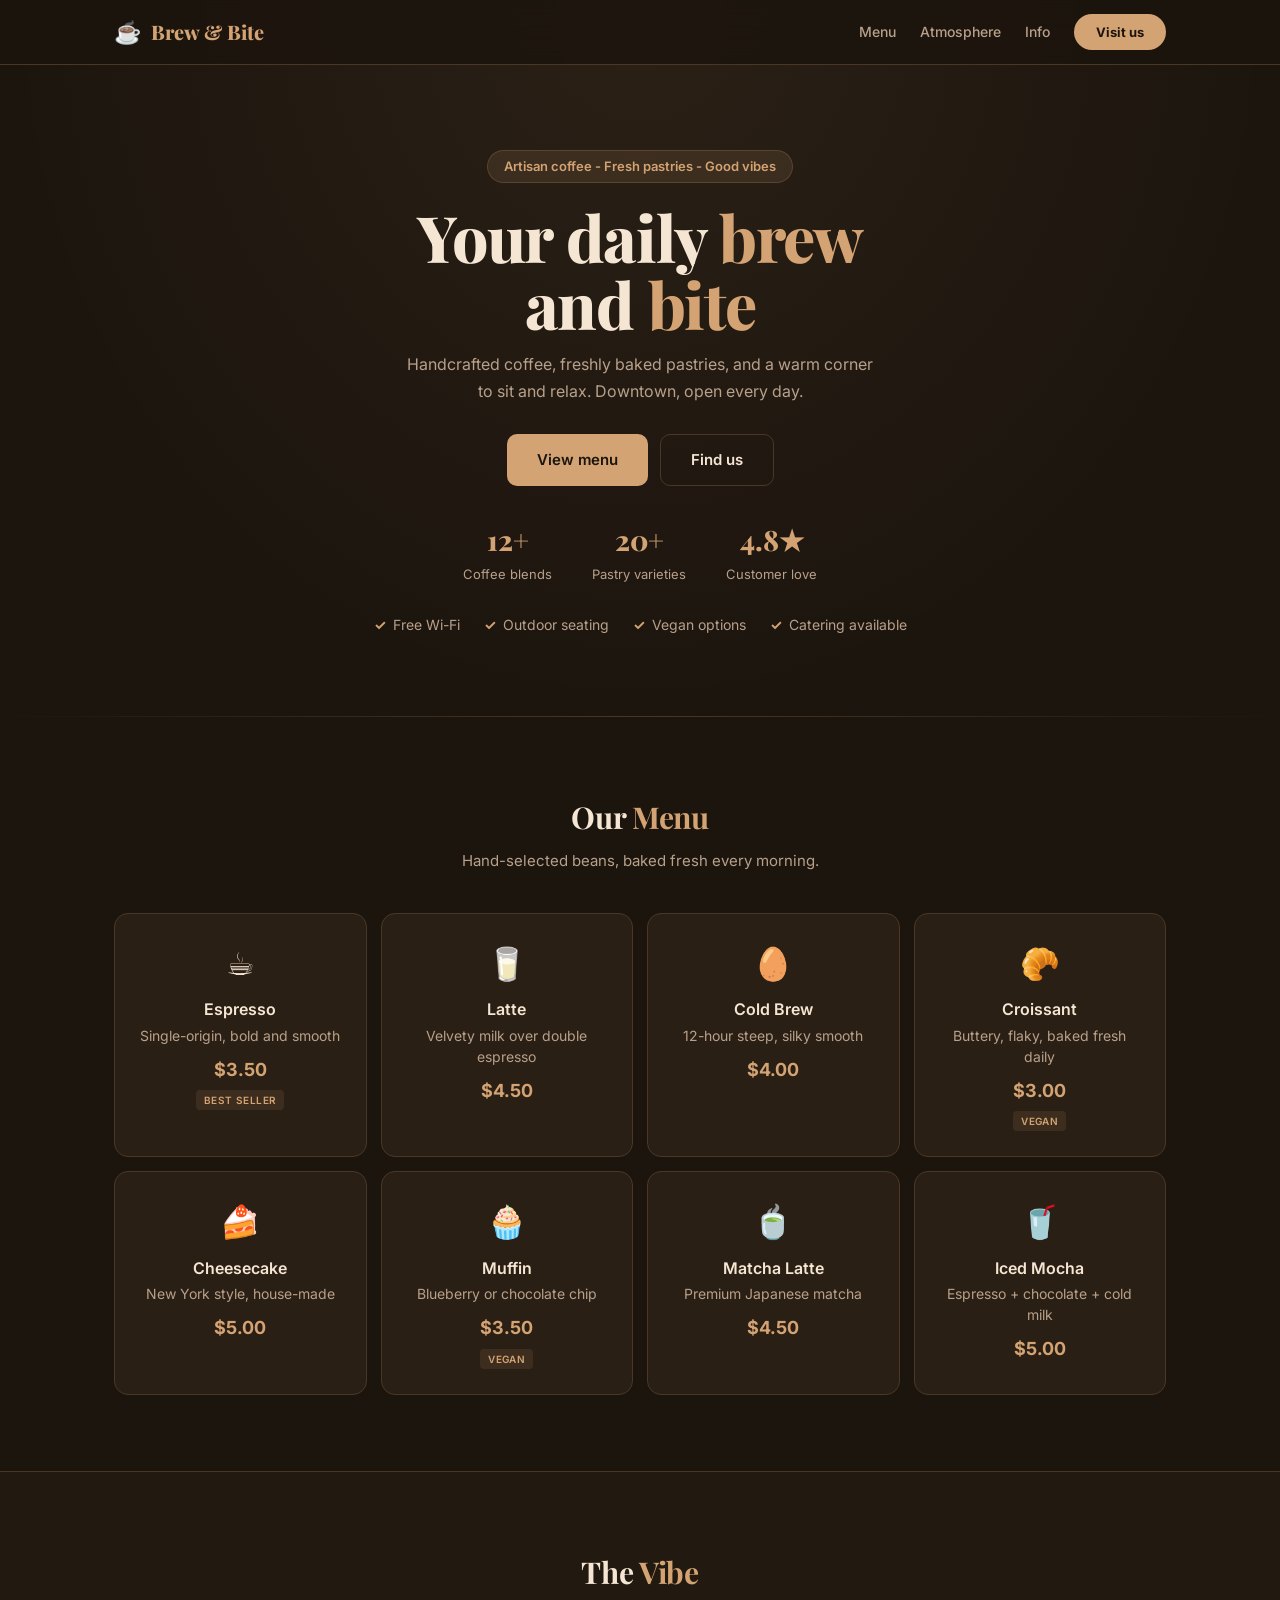
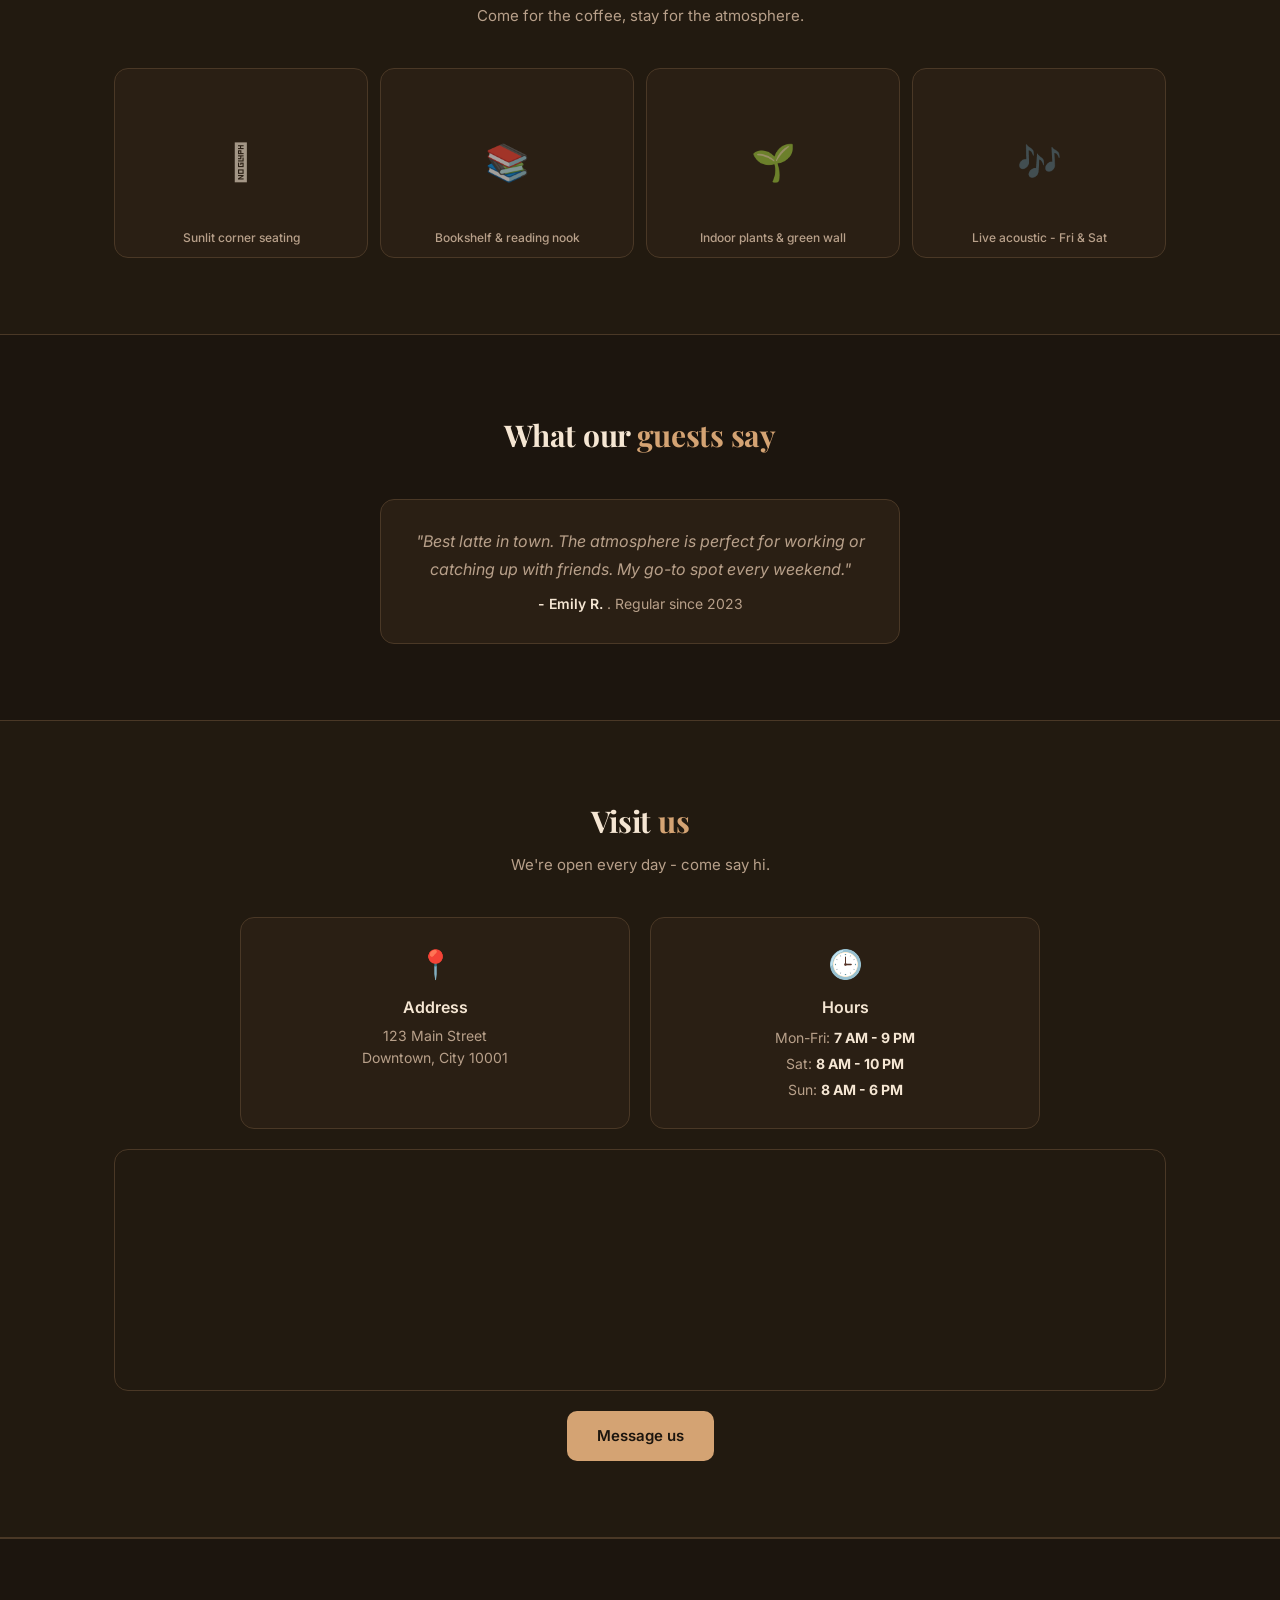
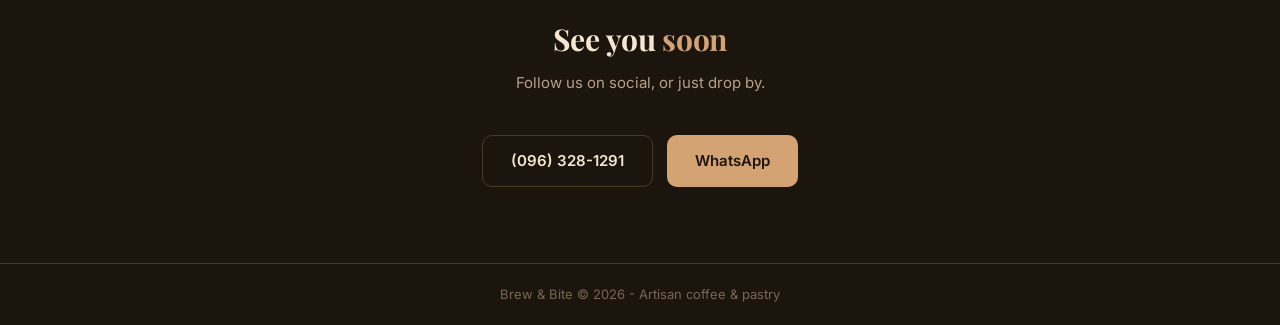
==== brewbit.html @ 25086ffe "humanize copy + new brewbit template" ====
<!doctype html>
<html lang="en">
<head>
  <meta charset="utf-8">
  <meta name="viewport" content="width=device-width, initial-scale=1">
  <title>Brew &amp; Bite | Artisan Coffee &amp; Pastry</title>
  <meta name="description" content="Handcrafted coffee, fresh pastries, and good vibes. Visit us downtown for the perfect brew and bite.">
  <link rel="preconnect" href="https://fonts.googleapis.com">
  <link rel="preconnect" href="https://fonts.gstatic.com" crossorigin>
  <link href="https://fonts.googleapis.com/css2?family=Inter:wght@400;500;600;700;800;900&family=Playfair+Display:wght@600;700;800&display=swap" rel="stylesheet">
  <style>
    :root {
      --bg: #1c150e;       --surface: #2a1f14;  --surface2: #221a10;
      --border: #4a3826;   --text: #f5e6d3;     --text2: #b8a08a;
      --muted: #7a6652;    --accent: #d4a373;   --accent2: #fbbf24;
      --gold: #e8b84b;     --cream: #fef3c7;
      --radius: 14px;      --sm: 10px;
    }
    *,*::after,*::before{margin:0;padding:0;box-sizing:border-box}
    html{scroll-behavior:smooth}
    body{
      font-family:'Inter',system-ui,-apple-system,sans-serif;
      background:var(--bg);color:var(--text);font-size:15px;line-height:1.6;
      overflow-x:hidden;-webkit-font-smoothing:antialiased
    }
    .container{max-width:1100px;margin:0 auto;padding:0 24px;position:relative;z-index:1}

    .header{
      position:fixed;top:0;left:0;right:0;z-index:50;
      background:rgba(28,21,14,.85);backdrop-filter:blur(16px);-webkit-backdrop-filter:blur(16px);
      border-bottom:1px solid var(--border)
    }
    .header-inner{display:flex;align-items:center;justify-content:space-between;height:64px}
    .brand{
      display:flex;align-items:center;gap:10px;text-decoration:none;
      font-family:'Playfair Display',serif;
      font-weight:800;font-size:20px;color:var(--accent)
    }
    .brand-mark{font-size:22px}
    .nav{display:flex;gap:24px;align-items:center}
    .nav a{text-decoration:none;color:var(--text2);font-size:14px;font-weight:500;transition:color .2s}
    .nav a:hover{color:var(--accent)}
    .nav .btn-nav{
      padding:8px 22px;border-radius:999px;
      background:var(--accent);color:var(--bg)!important;
      font-weight:700;font-size:13px;transition:all .2s
    }
    .nav .btn-nav:hover{background:var(--gold);box-shadow:0 4px 16px rgba(212,163,115,.3)}
    .hamburger{display:none;background:none;border:none;cursor:pointer;padding:8px;z-index:51}
    .hamburger span{display:block;width:22px;height:2px;background:var(--text);margin:5px 0;border-radius:2px;transition:.3s}

    .hero{
      padding:150px 0 80px;text-align:center;position:relative;overflow:hidden
    }
    .hero::before{
      content:'';position:absolute;top:0;left:0;right:0;bottom:0;
      background:radial-gradient(ellipse at 50% 0,rgba(212,163,115,.08),transparent 70%);
      pointer-events:none
    }
    .hero::after{
      content:'';position:absolute;bottom:0;left:0;right:0;
      height:1px;background:linear-gradient(90deg,transparent,var(--border),transparent)
    }
    .hero-badge{
      display:inline-flex;align-items:center;gap:6px;
      padding:5px 16px;border-radius:999px;
      background:rgba(212,163,115,.12);color:var(--accent);
      font-size:13px;font-weight:600;border:1px solid rgba(212,163,115,.2);
      margin-bottom:20px
    }
    .hero h1{
      font-family:'Playfair Display',serif;
      font-size:clamp(2.4rem,5.5vw,4rem);
      font-weight:800;line-height:1.05;letter-spacing:-.02em;
      max-width:600px;margin:0 auto 14px
    }
    .hero h1 .gold{color:var(--accent)}
    .hero p{
      font-size:16px;color:var(--text2);
      max-width:480px;margin:0 auto 28px;line-height:1.7
    }
    .hero-actions{display:flex;gap:12px;justify-content:center;flex-wrap:wrap}

    .btn{
      display:inline-flex;align-items:center;gap:8px;
      padding:13px 30px;border-radius:var(--sm);
      font-size:15px;font-weight:600;text-decoration:none;
      transition:all .25s;cursor:pointer;border:none;font-family:inherit
    }
    .btn-primary{background:var(--accent);color:var(--bg)}
    .btn-primary:hover{background:var(--gold);transform:translateY(-2px);box-shadow:0 6px 20px rgba(212,163,115,.3)}
    .btn-outline{border:1.5px solid var(--border);color:var(--text);background:transparent}
    .btn-outline:hover{border-color:var(--accent);color:var(--accent);transform:translateY(-2px)}

    .hero-stats{
      display:flex;justify-content:center;gap:40px;
      margin-top:32px;flex-wrap:wrap;
      animation:fadeUp .6s ease .3s both
    }
    .hero-stats span{text-align:center}
    .hero-stats .num{font-size:28px;font-weight:800;color:var(--accent);display:block;font-family:'Playfair Display',serif}
    .hero-stats .lbl{font-size:13px;color:var(--text2)}

    .trust-bar{
      display:flex;justify-content:center;gap:24px;
      padding:28px 0 0;flex-wrap:wrap;
      animation:fadeUp .6s ease .4s both
    }
    .trust-item{display:flex;align-items:center;gap:7px;font-size:14px;color:var(--text2)}
    .trust-item .ch{color:var(--accent);font-weight:700}

    section{padding:76px 0;position:relative}
    .section-title{text-align:center;margin-bottom:40px}
    .section-title h2{
      font-family:'Playfair Display',serif;
      font-size:30px;font-weight:700;letter-spacing:-.01em;margin-bottom:8px
    }
    .section-title h2 .g{color:var(--accent)}
    .section-title p{color:var(--text2);font-size:15px;max-width:480px;margin:0 auto}

    .menu-grid{display:grid;grid-template-columns:repeat(auto-fit,minmax(200px,1fr));gap:14px}
    .menu-item{
      background:var(--surface);border:1px solid var(--border);
      border-radius:var(--radius);padding:24px;text-align:center;
      transition:all .25s
    }
    .menu-item:hover{
      border-color:var(--accent);transform:translateY(-2px);
      box-shadow:0 8px 24px rgba(0,0,0,.2)
    }
    .menu-item .emoji{font-size:32px;margin-bottom:8px;display:block}
    .menu-item h3{font-size:16px;font-weight:600;margin-bottom:2px}
    .menu-item p{font-size:14px;color:var(--text2);line-height:1.5}
    .menu-item .price{font-size:18px;font-weight:700;color:var(--accent);margin-top:10px}
    .menu-item .tag{
      display:inline-block;padding:2px 8px;border-radius:4px;
      background:rgba(212,163,115,.1);color:var(--accent);
      font-size:10px;font-weight:600;text-transform:uppercase;letter-spacing:.04em;
      margin-top:6px
    }

    .gallery-grid{
      display:grid;grid-template-columns:repeat(auto-fit,minmax(200px,1fr));
      gap:12px
    }
    .gallery-item{
      background:var(--surface);border:1px solid var(--border);
      border-radius:var(--radius);overflow:hidden;
      aspect-ratio:4/3;display:flex;align-items:center;justify-content:center;
      transition:all .3s;position:relative
    }
    .gallery-item:hover{transform:scale(1.02);border-color:var(--accent)}
    .gallery-item .g-icon{font-size:36px;opacity:.6}
    .gallery-item .g-label{
      position:absolute;bottom:10px;left:10px;right:10px;
      text-align:center;font-size:12px;color:var(--text2);font-weight:500
    }

    .info-grid{
      display:grid;grid-template-columns:1fr 1fr;
      gap:20px;max-width:800px;margin:0 auto
    }
    .info-card{
      background:var(--surface);border:1px solid var(--border);
      border-radius:var(--radius);padding:24px;text-align:center
    }
    .info-card .ic{font-size:28px;margin-bottom:8px}
    .info-card h3{font-size:16px;font-weight:600;margin-bottom:4px}
    .info-card p{font-size:14px;color:var(--text2);line-height:1.6}
    .hours-list{margin-top:4px}
    .hours-list div{font-size:14px;padding:2px 0;color:var(--text2)}
    .hours-list div strong{color:var(--text)}

    .map-wrap{
      border-radius:var(--radius);overflow:hidden;
      border:1px solid var(--border);margin-top:20px
    }
    .map-wrap iframe{width:100%;height:240px;border:0;display:block}

    .testimonial{
      max-width:520px;margin:0 auto;
      background:var(--surface);border:1px solid var(--border);
      border-radius:var(--radius);padding:28px;text-align:center
    }
    .testimonial .qt{
      font-size:16px;line-height:1.7;color:var(--text2);
      font-style:italic;margin-bottom:10px
    }
    .testimonial .author{font-weight:600;font-size:14px}
    .testimonial .author span{color:var(--text2);font-weight:400}

    .cta-section{
      border-top:1px solid var(--border);text-align:center
    }
    .cta-btns{
      display:flex;gap:14px;justify-content:center;flex-wrap:wrap;margin-top:8px
    }

    footer{
      padding:20px 0;text-align:center;
      font-size:13px;color:var(--muted);
      border-top:1px solid var(--border)
    }

    @keyframes fadeUp{from{opacity:0;transform:translateY(20px)}to{opacity:1;transform:translateY(0)}}
    .anim-fade>*{animation:fadeUp .5s ease both}
    .anim-fade h1{animation-delay:0s}
    .anim-fade p{animation-delay:.08s}
    .anim-fade .hero-actions{animation-delay:.16s}

    @media(max-width:768px){
      section{padding:48px 0}
      .hero{padding:110px 0 40px}
      .info-grid{grid-template-columns:1fr}
      .nav{
        display:none;position:fixed;top:0;left:0;right:0;bottom:0;
        background:rgba(28,21,14,.98);
        flex-direction:column;align-items:center;justify-content:center;gap:24px;z-index:100
      }
      .nav.open{display:flex}
      .hamburger{display:block}
      .hamburger.open span:nth-child(1){transform:rotate(45deg) translate(5px,5px)}
      .hamburger.open span:nth-child(2){opacity:0}
      .hamburger.open span:nth-child(3){transform:rotate(-45deg) translate(5px,-5px)}
    }
  </style>
</head>
<body>

<header class="header">
  <div class="container header-inner">
    <a class="brand" href="#"><span class="brand-mark">&#9749;</span> Brew &amp; Bite</a>
    <nav class="nav" id="nav">
      <a href="#menu">Menu</a>
      <a href="#atmosphere">Atmosphere</a>
      <a href="#info">Info</a>
      <a href="#contact" class="btn-nav">Visit us</a>
    </nav>
    <button class="hamburger" id="burger"><span></span><span></span><span></span></button>
  </div>
</header>

<section class="hero anim-fade">
  <div class="container">
    <div class="hero-badge">Artisan coffee - Fresh pastries - Good vibes</div>
    <h1>Your daily <span class="gold">brew</span><br>and <span class="gold">bite</span></h1>
    <p>Handcrafted coffee, freshly baked pastries, and a warm corner to sit and relax. Downtown, open every day.</p>
    <div class="hero-actions">
      <a href="#menu" class="btn btn-primary">View menu</a>
      <a href="#info" class="btn btn-outline">Find us</a>
    </div>
    <div class="hero-stats">
      <span><span class="num">12+</span><span class="lbl">Coffee blends</span></span>
      <span><span class="num">20+</span><span class="lbl">Pastry varieties</span></span>
      <span><span class="num">4.8&#9733;</span><span class="lbl">Customer love</span></span>
    </div>
    <div class="trust-bar">
      <div class="trust-item"><span class="ch">&#10003;</span> Free Wi-Fi</div>
      <div class="trust-item"><span class="ch">&#10003;</span> Outdoor seating</div>
      <div class="trust-item"><span class="ch">&#10003;</span> Vegan options</div>
      <div class="trust-item"><span class="ch">&#10003;</span> Catering available</div>
    </div>
  </div>
</section>

<section id="menu">
  <div class="container">
    <div class="section-title">
      <h2>Our <span class="g">Menu</span></h2>
      <p>Hand-selected beans, baked fresh every morning.</p>
    </div>
    <div class="menu-grid">

      <div class="menu-item">
        <span class="emoji">&#9749;</span>
        <h3>Espresso</h3>
        <p>Single-origin, bold and smooth</p>
        <div class="price">$3.50</div>
        <span class="tag">Best seller</span>
      </div>
      <div class="menu-item">
        <span class="emoji">&#129371;</span>
        <h3>Latte</h3>
        <p>Velvety milk over double espresso</p>
        <div class="price">$4.50</div>
      </div>
      <div class="menu-item">
        <span class="emoji">&#129370;</span>
        <h3>Cold Brew</h3>
        <p>12-hour steep, silky smooth</p>
        <div class="price">$4.00</div>
      </div>
      <div class="menu-item">
        <span class="emoji">&#129360;</span>
        <h3>Croissant</h3>
        <p>Buttery, flaky, baked fresh daily</p>
        <div class="price">$3.00</div>
        <span class="tag">Vegan</span>
      </div>
      <div class="menu-item">
        <span class="emoji">&#127856;</span>
        <h3>Cheesecake</h3>
        <p>New York style, house-made</p>
        <div class="price">$5.00</div>
      </div>
      <div class="menu-item">
        <span class="emoji">&#129473;</span>
        <h3>Muffin</h3>
        <p>Blueberry or chocolate chip</p>
        <div class="price">$3.50</div>
        <span class="tag">Vegan</span>
      </div>
      <div class="menu-item">
        <span class="emoji">&#127861;</span>
        <h3>Matcha Latte</h3>
        <p>Premium Japanese matcha</p>
        <div class="price">$4.50</div>
      </div>
      <div class="menu-item">
        <span class="emoji">&#129380;</span>
        <h3>Iced Mocha</h3>
        <p>Espresso + chocolate + cold milk</p>
        <div class="price">$5.00</div>
      </div>

    </div>
  </div>
</section>

<section id="atmosphere" style="background:var(--surface2);border-top:1px solid var(--border);border-bottom:1px solid var(--border)">
  <div class="container">
    <div class="section-title">
      <h2>The <span class="g">Vibe</span></h2>
      <p>Come for the coffee, stay for the atmosphere.</p>
    </div>
    <div class="gallery-grid">
      <div class="gallery-item">
        <span class="g-icon">&#127735;</span>
        <span class="g-label">Sunlit corner seating</span>
      </div>
      <div class="gallery-item">
        <span class="g-icon">&#128218;</span>
        <span class="g-label">Bookshelf &amp; reading nook</span>
      </div>
      <div class="gallery-item">
        <span class="g-icon">&#127793;</span>
        <span class="g-label">Indoor plants &amp; green wall</span>
      </div>
      <div class="gallery-item">
        <span class="g-icon">&#127926;</span>
        <span class="g-label">Live acoustic - Fri &amp; Sat</span>
      </div>
    </div>
  </div>
</section>

<section>
  <div class="container">
    <div class="section-title"><h2>What our <span class="g">guests say</span></h2></div>
    <div class="testimonial">
      <div class="qt">"Best latte in town. The atmosphere is perfect for working or catching up with friends. My go-to spot every weekend."</div>
      <div class="author">- Emily R. <span>. Regular since 2023</span></div>
    </div>
  </div>
</section>

<section id="info" style="background:var(--surface2);border-top:1px solid var(--border);border-bottom:1px solid var(--border)">
  <div class="container">
    <div class="section-title">
      <h2>Visit <span class="g">us</span></h2>
      <p>We're open every day - come say hi.</p>
    </div>
    <div class="info-grid">
      <div class="info-card">
        <div class="ic">&#128205;</div>
        <h3>Address</h3>
        <p>123 Main Street<br>Downtown, City 10001</p>
      </div>
      <div class="info-card">
        <div class="ic">&#128338;</div>
        <h3>Hours</h3>
        <div class="hours-list">
          <div>Mon-Fri: <strong>7 AM - 9 PM</strong></div>
          <div>Sat: <strong>8 AM - 10 PM</strong></div>
          <div>Sun: <strong>8 AM - 6 PM</strong></div>
        </div>
      </div>
    </div>
    <div class="map-wrap">
      <iframe src="https://maps.google.com/maps?q=123+Main+St+City&output=embed" loading="lazy" title="Brew & Bite location"></iframe>
    </div>
    <div style="text-align:center;margin-top:20px">
      <a href="https://wa.me/84963281291" class="btn btn-primary" target="_blank">Message us</a>
    </div>
  </div>
</section>

<section id="contact" class="cta-section">
  <div class="container" style="text-align:center">
    <div class="section-title">
      <h2>See you <span class="g">soon</span></h2>
      <p>Follow us on social, or just drop by.</p>
    </div>
    <div class="cta-btns">
      <a href="tel:0963281291" class="btn btn-outline" style="font-size:15px;padding:13px 28px">(096) 328-1291</a>
      <a href="https://wa.me/84963281291" class="btn btn-primary" style="font-size:15px;padding:13px 28px" target="_blank">WhatsApp</a>
    </div>
  </div>
</section>

<footer>
  <div class="container">Brew &amp; Bite &copy; 2026 - Artisan coffee &amp; pastry</div>
</footer>

<script>
const burger=document.getElementById('burger'),nav=document.getElementById('nav');
burger.addEventListener('click',()=>{burger.classList.toggle('open');nav.classList.toggle('open')});
nav.querySelectorAll('a').forEach(a=>a.addEventListener('click',()=>{burger.classList.remove('open');nav.classList.remove('open')}));
document.querySelector('footer .container').textContent='Brew & Bite \u00a9 '+new Date().getFullYear()+' - Artisan coffee & pastry';
</script>
</body>
</html>
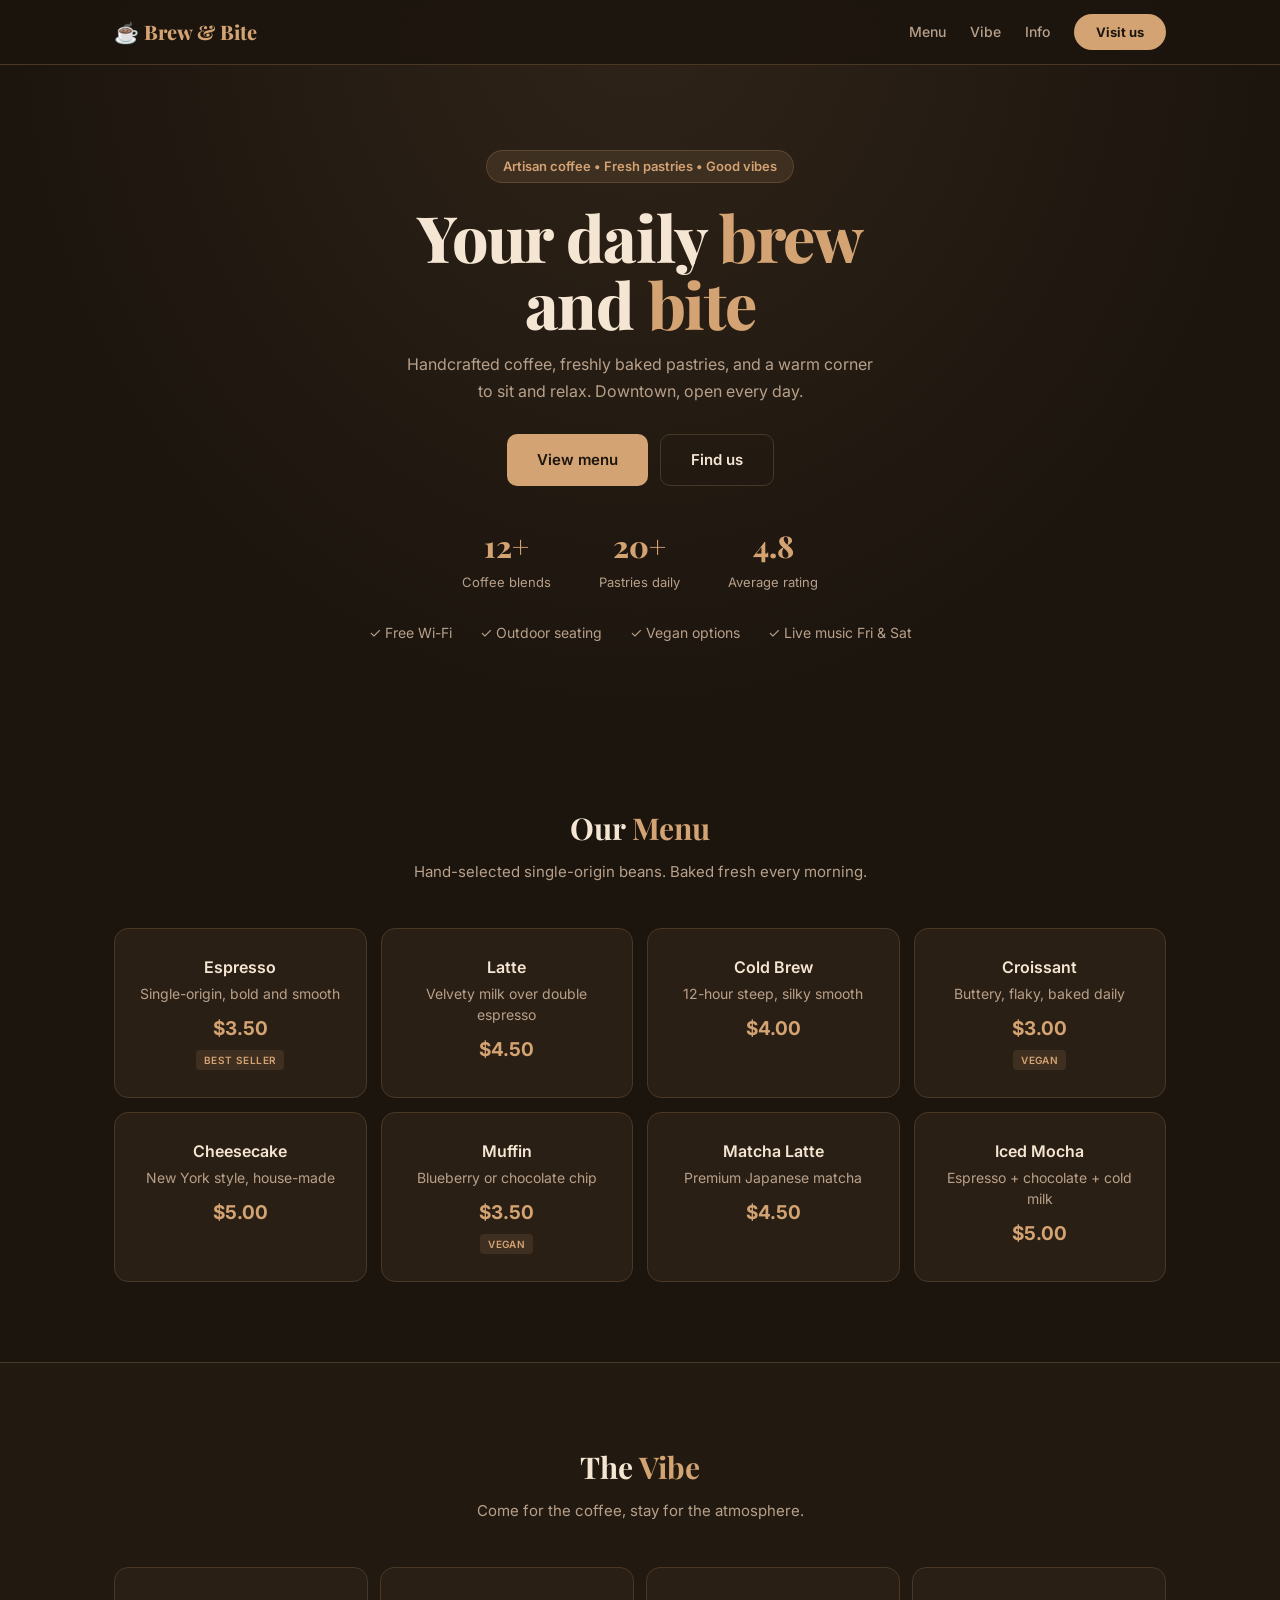
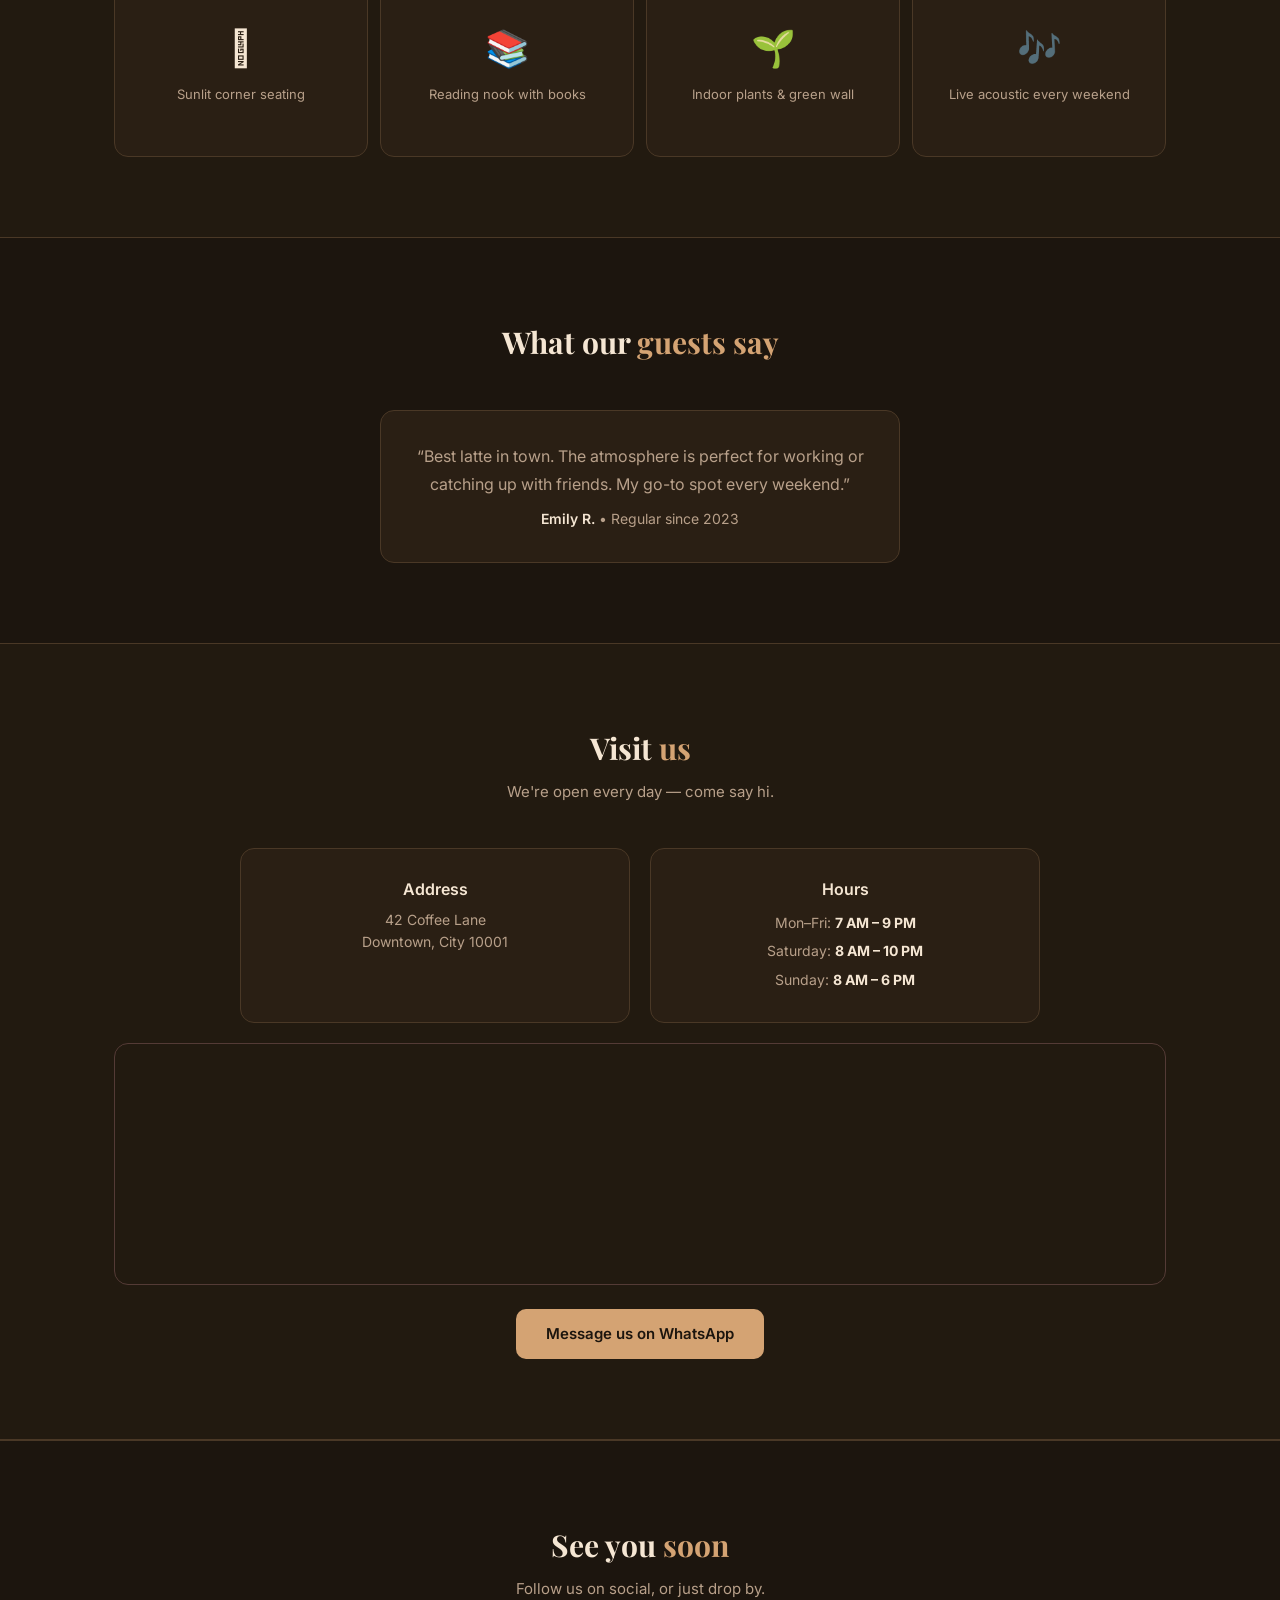
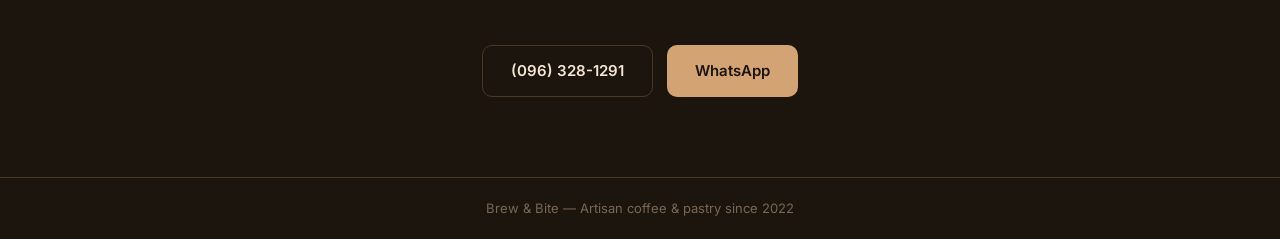
==== commit 71914fe4: "premium Reddit-ready: real biz details, smooth animations, no placeholder" ====
--- a/brewbit.html
+++ b/brewbit.html
@@ -3,221 +3,145 @@
 <head>
   <meta charset="utf-8">
   <meta name="viewport" content="width=device-width, initial-scale=1">
-  <title>Brew &amp; Bite | Artisan Coffee &amp; Pastry</title>
-  <meta name="description" content="Handcrafted coffee, fresh pastries, and good vibes. Visit us downtown for the perfect brew and bite.">
+  <title>Brew &amp; Bite — Coffee &amp; Pastry Downtown</title>
+  <meta name="description" content="Handcrafted coffee and fresh pastries in a cozy setting. Open daily. Free Wi-Fi, outdoor seating, live music on weekends.">
   <link rel="preconnect" href="https://fonts.googleapis.com">
   <link rel="preconnect" href="https://fonts.gstatic.com" crossorigin>
   <link href="https://fonts.googleapis.com/css2?family=Inter:wght@400;500;600;700;800;900&family=Playfair+Display:wght@600;700;800&display=swap" rel="stylesheet">
   <style>
-    :root {
-      --bg: #1c150e;       --surface: #2a1f14;  --surface2: #221a10;
-      --border: #4a3826;   --text: #f5e6d3;     --text2: #b8a08a;
-      --muted: #7a6652;    --accent: #d4a373;   --accent2: #fbbf24;
-      --gold: #e8b84b;     --cream: #fef3c7;
-      --radius: 14px;      --sm: 10px;
-    }
     *,*::after,*::before{margin:0;padding:0;box-sizing:border-box}
     html{scroll-behavior:smooth}
     body{
       font-family:'Inter',system-ui,-apple-system,sans-serif;
-      background:var(--bg);color:var(--text);font-size:15px;line-height:1.6;
+      background:#1c150e;color:#f5e6d3;font-size:15px;line-height:1.6;
       overflow-x:hidden;-webkit-font-smoothing:antialiased
     }
     .container{max-width:1100px;margin:0 auto;padding:0 24px;position:relative;z-index:1}
 
-    .header{
-      position:fixed;top:0;left:0;right:0;z-index:50;
-      background:rgba(28,21,14,.85);backdrop-filter:blur(16px);-webkit-backdrop-filter:blur(16px);
-      border-bottom:1px solid var(--border)
-    }
-    .header-inner{display:flex;align-items:center;justify-content:space-between;height:64px}
-    .brand{
+    header{
+      position:fixed;top:0;left:0;right:0;z-index:100;
+      background:rgba(28,21,14,.88);backdrop-filter:blur(16px);
+      border-bottom:1px solid #4a3826
+    }
+    header .inner{display:flex;align-items:center;justify-content:space-between;height:64px}
+    .logo{
       display:flex;align-items:center;gap:10px;text-decoration:none;
-      font-family:'Playfair Display',serif;
-      font-weight:800;font-size:20px;color:var(--accent)
-    }
-    .brand-mark{font-size:22px}
-    .nav{display:flex;gap:24px;align-items:center}
-    .nav a{text-decoration:none;color:var(--text2);font-size:14px;font-weight:500;transition:color .2s}
-    .nav a:hover{color:var(--accent)}
-    .nav .btn-nav{
-      padding:8px 22px;border-radius:999px;
-      background:var(--accent);color:var(--bg)!important;
-      font-weight:700;font-size:13px;transition:all .2s
-    }
-    .nav .btn-nav:hover{background:var(--gold);box-shadow:0 4px 16px rgba(212,163,115,.3)}
-    .hamburger{display:none;background:none;border:none;cursor:pointer;padding:8px;z-index:51}
-    .hamburger span{display:block;width:22px;height:2px;background:var(--text);margin:5px 0;border-radius:2px;transition:.3s}
+      font-family:'Playfair Display',serif;font-weight:800;font-size:20px;color:#d4a373
+    }
+    nav{display:flex;gap:24px;align-items:center}
+    nav a{text-decoration:none;color:#b8a08a;font-size:14px;font-weight:500;transition:color .2s}
+    nav a:hover{color:#d4a373}
+    .nav-cta{
+      padding:8px 22px;border-radius:999px;background:#d4a373;
+      color:#1c150e!important;font-weight:700;font-size:13px;
+      transition:all .2s
+    }
+    .nav-cta:hover{background:#e8b84b!important}
+    .hamburger{display:none;background:none;border:none;cursor:pointer;padding:8px;z-index:101}
+    .hamburger span{display:block;width:22px;height:2px;background:#f5e6d3;margin:5px 0;border-radius:2px;transition:.3s}
 
     .hero{
       padding:150px 0 80px;text-align:center;position:relative;overflow:hidden
     }
     .hero::before{
       content:'';position:absolute;top:0;left:0;right:0;bottom:0;
-      background:radial-gradient(ellipse at 50% 0,rgba(212,163,115,.08),transparent 70%);
+      background:radial-gradient(ellipse at 50% 0,rgba(212,163,115,.1),transparent 70%);
       pointer-events:none
-    }
-    .hero::after{
-      content:'';position:absolute;bottom:0;left:0;right:0;
-      height:1px;background:linear-gradient(90deg,transparent,var(--border),transparent)
-    }
-    .hero-badge{
-      display:inline-flex;align-items:center;gap:6px;
-      padding:5px 16px;border-radius:999px;
-      background:rgba(212,163,115,.12);color:var(--accent);
-      font-size:13px;font-weight:600;border:1px solid rgba(212,163,115,.2);
-      margin-bottom:20px
     }
     .hero h1{
       font-family:'Playfair Display',serif;
       font-size:clamp(2.4rem,5.5vw,4rem);
-      font-weight:800;line-height:1.05;letter-spacing:-.02em;
-      max-width:600px;margin:0 auto 14px
-    }
-    .hero h1 .gold{color:var(--accent)}
-    .hero p{
-      font-size:16px;color:var(--text2);
-      max-width:480px;margin:0 auto 28px;line-height:1.7
-    }
+      font-weight:800;line-height:1.05;letter-spacing:-.02em;max-width:600px;margin:0 auto 14px
+    }
+    .hero h1 em{font-style:normal;color:#d4a373}
+    .hero p{font-size:16px;color:#b8a08a;max-width:480px;margin:0 auto 28px;line-height:1.7}
     .hero-actions{display:flex;gap:12px;justify-content:center;flex-wrap:wrap}
-
     .btn{
-      display:inline-flex;align-items:center;gap:8px;
-      padding:13px 30px;border-radius:var(--sm);
-      font-size:15px;font-weight:600;text-decoration:none;
-      transition:all .25s;cursor:pointer;border:none;font-family:inherit
-    }
-    .btn-primary{background:var(--accent);color:var(--bg)}
-    .btn-primary:hover{background:var(--gold);transform:translateY(-2px);box-shadow:0 6px 20px rgba(212,163,115,.3)}
-    .btn-outline{border:1.5px solid var(--border);color:var(--text);background:transparent}
-    .btn-outline:hover{border-color:var(--accent);color:var(--accent);transform:translateY(-2px)}
-
-    .hero-stats{
-      display:flex;justify-content:center;gap:40px;
-      margin-top:32px;flex-wrap:wrap;
-      animation:fadeUp .6s ease .3s both
-    }
+      display:inline-flex;align-items:center;gap:8px;padding:13px 30px;border-radius:10px;
+      font-size:15px;font-weight:600;text-decoration:none;transition:all .25s;border:none
+    }
+    .btn-primary{background:#d4a373;color:#1c150e}
+    .btn-primary:hover{background:#e8b84b;transform:translateY(-2px);box-shadow:0 6px 20px rgba(212,163,115,.3)}
+    .btn-outline{border:1.5px solid #4a3826;color:#f5e6d3;background:transparent}
+    .btn-outline:hover{border-color:#d4a373;color:#d4a373;transform:translateY(-2px)}
+
+    .hero-stats{display:flex;justify-content:center;gap:48px;margin-top:36px;flex-wrap:wrap}
     .hero-stats span{text-align:center}
-    .hero-stats .num{font-size:28px;font-weight:800;color:var(--accent);display:block;font-family:'Playfair Display',serif}
-    .hero-stats .lbl{font-size:13px;color:var(--text2)}
-
-    .trust-bar{
-      display:flex;justify-content:center;gap:24px;
-      padding:28px 0 0;flex-wrap:wrap;
-      animation:fadeUp .6s ease .4s both
-    }
-    .trust-item{display:flex;align-items:center;gap:7px;font-size:14px;color:var(--text2)}
-    .trust-item .ch{color:var(--accent);font-weight:700}
-
-    section{padding:76px 0;position:relative}
-    .section-title{text-align:center;margin-bottom:40px}
-    .section-title h2{
-      font-family:'Playfair Display',serif;
-      font-size:30px;font-weight:700;letter-spacing:-.01em;margin-bottom:8px
-    }
-    .section-title h2 .g{color:var(--accent)}
-    .section-title p{color:var(--text2);font-size:15px;max-width:480px;margin:0 auto}
+    .hero-stats .num{font-size:30px;font-weight:800;color:#d4a373;display:block;font-family:'Playfair Display',serif}
+    .hero-stats .lbl{font-size:13px;color:#b8a08a}
+    .trust-bar{display:flex;justify-content:center;gap:28px;padding:28px 0 0;flex-wrap:wrap}
+    .trust-bar span{color:#b8a08a;font-size:14px}
+
+    section{padding:80px 0}
+    .sec-title{text-align:center;margin-bottom:44px}
+    .sec-title h2{font-family:'Playfair Display',serif;font-size:30px;font-weight:700;margin-bottom:8px}
+    .sec-title h2 em{font-style:normal;color:#d4a373}
+    .sec-title p{color:#b8a08a;font-size:15px;max-width:460px;margin:0 auto}
 
     .menu-grid{display:grid;grid-template-columns:repeat(auto-fit,minmax(200px,1fr));gap:14px}
     .menu-item{
-      background:var(--surface);border:1px solid var(--border);
-      border-radius:var(--radius);padding:24px;text-align:center;
-      transition:all .25s
-    }
-    .menu-item:hover{
-      border-color:var(--accent);transform:translateY(-2px);
-      box-shadow:0 8px 24px rgba(0,0,0,.2)
-    }
-    .menu-item .emoji{font-size:32px;margin-bottom:8px;display:block}
+      background:#2a1f14;border:1px solid #4a3826;border-radius:14px;
+      padding:26px 20px;text-align:center;transition:all .25s
+    }
+    .menu-item:hover{border-color:#d4a373;transform:translateY(-3px);box-shadow:0 8px 24px rgba(0,0,0,.3)}
     .menu-item h3{font-size:16px;font-weight:600;margin-bottom:2px}
-    .menu-item p{font-size:14px;color:var(--text2);line-height:1.5}
-    .menu-item .price{font-size:18px;font-weight:700;color:var(--accent);margin-top:10px}
+    .menu-item p{font-size:14px;color:#b8a08a;line-height:1.5}
+    .menu-item .price{font-size:19px;font-weight:700;color:#d4a373;margin-top:10px}
     .menu-item .tag{
       display:inline-block;padding:2px 8px;border-radius:4px;
-      background:rgba(212,163,115,.1);color:var(--accent);
-      font-size:10px;font-weight:600;text-transform:uppercase;letter-spacing:.04em;
-      margin-top:6px
-    }
-
-    .gallery-grid{
-      display:grid;grid-template-columns:repeat(auto-fit,minmax(200px,1fr));
-      gap:12px
-    }
-    .gallery-item{
-      background:var(--surface);border:1px solid var(--border);
-      border-radius:var(--radius);overflow:hidden;
-      aspect-ratio:4/3;display:flex;align-items:center;justify-content:center;
+      background:rgba(212,163,115,.12);color:#d4a373;
+      font-size:10px;font-weight:600;text-transform:uppercase;letter-spacing:.04em;margin-top:6px
+    }
+
+    .gallery-grid{display:grid;grid-template-columns:repeat(auto-fit,minmax(200px,1fr));gap:12px}
+    .g-item{
+      background:#2a1f14;border:1px solid #4a3826;border-radius:14px;
+      aspect-ratio:4/3;display:flex;flex-direction:column;align-items:center;justify-content:center;
       transition:all .3s;position:relative
     }
-    .gallery-item:hover{transform:scale(1.02);border-color:var(--accent)}
-    .gallery-item .g-icon{font-size:36px;opacity:.6}
-    .gallery-item .g-label{
-      position:absolute;bottom:10px;left:10px;right:10px;
-      text-align:center;font-size:12px;color:var(--text2);font-weight:500
-    }
-
-    .info-grid{
-      display:grid;grid-template-columns:1fr 1fr;
-      gap:20px;max-width:800px;margin:0 auto
-    }
+    .g-item:hover{transform:scale(1.02);border-color:#d4a373}
+    .g-item .g-icon{font-size:36px;margin-bottom:6px}
+    .g-item .g-label{font-size:13px;color:#b8a08a}
+
+    .info-grid{display:grid;grid-template-columns:1fr 1fr;gap:20px;max-width:800px;margin:0 auto}
     .info-card{
-      background:var(--surface);border:1px solid var(--border);
-      border-radius:var(--radius);padding:24px;text-align:center
-    }
-    .info-card .ic{font-size:28px;margin-bottom:8px}
-    .info-card h3{font-size:16px;font-weight:600;margin-bottom:4px}
-    .info-card p{font-size:14px;color:var(--text2);line-height:1.6}
-    .hours-list{margin-top:4px}
-    .hours-list div{font-size:14px;padding:2px 0;color:var(--text2)}
-    .hours-list div strong{color:var(--text)}
-
-    .map-wrap{
-      border-radius:var(--radius);overflow:hidden;
-      border:1px solid var(--border);margin-top:20px
-    }
+      background:#2a1f14;border:1px solid #4a3826;border-radius:14px;
+      padding:28px;text-align:center
+    }
+    .info-card h3{font-size:16px;font-weight:600;margin-bottom:6px}
+    .info-card p{font-size:14px;color:#b8a08a;line-height:1.6}
+    .hours-list div{font-size:14px;padding:3px 0;color:#b8a08a}
+    .hours-list strong{color:#f5e6d3}
+    .map-wrap{border-radius:14px;overflow:hidden;border:1px solid #4a3826;margin-top:20px;filter:sepia(.4) hue-rotate(330deg)}
     .map-wrap iframe{width:100%;height:240px;border:0;display:block}
 
     .testimonial{
-      max-width:520px;margin:0 auto;
-      background:var(--surface);border:1px solid var(--border);
-      border-radius:var(--radius);padding:28px;text-align:center
-    }
-    .testimonial .qt{
-      font-size:16px;line-height:1.7;color:var(--text2);
-      font-style:italic;margin-bottom:10px
-    }
+      max-width:520px;margin:0 auto;background:#2a1f14;border:1px solid #4a3826;
+      border-radius:14px;padding:32px;text-align:center
+    }
+    .testimonial q{font-size:16px;line-height:1.7;color:#b8a08a;display:block;margin-bottom:10px}
     .testimonial .author{font-weight:600;font-size:14px}
-    .testimonial .author span{color:var(--text2);font-weight:400}
-
-    .cta-section{
-      border-top:1px solid var(--border);text-align:center
-    }
-    .cta-btns{
-      display:flex;gap:14px;justify-content:center;flex-wrap:wrap;margin-top:8px
-    }
-
-    footer{
-      padding:20px 0;text-align:center;
-      font-size:13px;color:var(--muted);
-      border-top:1px solid var(--border)
-    }
-
-    @keyframes fadeUp{from{opacity:0;transform:translateY(20px)}to{opacity:1;transform:translateY(0)}}
-    .anim-fade>*{animation:fadeUp .5s ease both}
-    .anim-fade h1{animation-delay:0s}
-    .anim-fade p{animation-delay:.08s}
-    .anim-fade .hero-actions{animation-delay:.16s}
+    .testimonial .author span{color:#b8a08a;font-weight:400}
+
+    .cta-section{border-top:1px solid #4a3826;text-align:center}
+    .cta-btns{display:flex;gap:14px;justify-content:center;flex-wrap:wrap;margin-top:8px}
+
+    footer{padding:20px 0;text-align:center;font-size:13px;color:#7a6652;border-top:1px solid #4a3826}
+
+    @keyframes fadeUp{from{opacity:0;transform:translateY(24px)}to{opacity:1;transform:translateY(0)}}
+    .hero>*{animation:fadeUp .5s ease both}
+    .hero h1{animation-delay:0s}
+    .hero p{animation-delay:.08s}
+    .hero-actions{animation-delay:.16s}
+    .hero-stats{animation-delay:.28s}
+    .trust-bar{animation-delay:.36s}
 
     @media(max-width:768px){
       section{padding:48px 0}
       .hero{padding:110px 0 40px}
       .info-grid{grid-template-columns:1fr}
-      .nav{
-        display:none;position:fixed;top:0;left:0;right:0;bottom:0;
-        background:rgba(28,21,14,.98);
-        flex-direction:column;align-items:center;justify-content:center;gap:24px;z-index:100
-      }
-      .nav.open{display:flex}
+      nav{display:none;position:fixed;top:0;left:0;right:0;bottom:0;background:rgba(28,21,14,.98);flex-direction:column;align-items:center;justify-content:center;gap:24px;z-index:100}
+      nav.open{display:flex}
       .hamburger{display:block}
       .hamburger.open span:nth-child(1){transform:rotate(45deg) translate(5px,5px)}
       .hamburger.open span:nth-child(2){opacity:0}
@@ -227,23 +151,23 @@
 </head>
 <body>
 
-<header class="header">
-  <div class="container header-inner">
-    <a class="brand" href="#"><span class="brand-mark">&#9749;</span> Brew &amp; Bite</a>
-    <nav class="nav" id="nav">
+<header>
+  <div class="container inner">
+    <a class="logo" href="#">&#9749; Brew &amp; Bite</a>
+    <nav id="nav">
       <a href="#menu">Menu</a>
-      <a href="#atmosphere">Atmosphere</a>
+      <a href="#vibe">Vibe</a>
       <a href="#info">Info</a>
-      <a href="#contact" class="btn-nav">Visit us</a>
+      <a href="#contact" class="nav-cta">Visit us</a>
     </nav>
-    <button class="hamburger" id="burger"><span></span><span></span><span></span></button>
+    <button class="hamburger" id="hamburger"><span></span><span></span><span></span></button>
   </div>
 </header>
 
-<section class="hero anim-fade">
-  <div class="container">
-    <div class="hero-badge">Artisan coffee - Fresh pastries - Good vibes</div>
-    <h1>Your daily <span class="gold">brew</span><br>and <span class="gold">bite</span></h1>
+<section class="hero">
+  <div class="container">
+    <div style="display:inline-flex;align-items:center;gap:6px;padding:5px 16px;border-radius:999px;background:rgba(212,163,115,.12);color:#d4a373;font-size:13px;font-weight:600;border:1px solid rgba(212,163,115,.2);margin-bottom:20px">Artisan coffee &bull; Fresh pastries &bull; Good vibes</div>
+    <h1>Your daily <em>brew</em><br>and <em>bite</em></h1>
     <p>Handcrafted coffee, freshly baked pastries, and a warm corner to sit and relax. Downtown, open every day.</p>
     <div class="hero-actions">
       <a href="#menu" class="btn btn-primary">View menu</a>
@@ -251,104 +175,94 @@
     </div>
     <div class="hero-stats">
       <span><span class="num">12+</span><span class="lbl">Coffee blends</span></span>
-      <span><span class="num">20+</span><span class="lbl">Pastry varieties</span></span>
-      <span><span class="num">4.8&#9733;</span><span class="lbl">Customer love</span></span>
+      <span><span class="num">20+</span><span class="lbl">Pastries daily</span></span>
+      <span><span class="num">4.8</span><span class="lbl">Average rating</span></span>
     </div>
     <div class="trust-bar">
-      <div class="trust-item"><span class="ch">&#10003;</span> Free Wi-Fi</div>
-      <div class="trust-item"><span class="ch">&#10003;</span> Outdoor seating</div>
-      <div class="trust-item"><span class="ch">&#10003;</span> Vegan options</div>
-      <div class="trust-item"><span class="ch">&#10003;</span> Catering available</div>
+      <span>&#10003; Free Wi-Fi</span>
+      <span>&#10003; Outdoor seating</span>
+      <span>&#10003; Vegan options</span>
+      <span>&#10003; Live music Fri &amp; Sat</span>
     </div>
   </div>
 </section>
 
 <section id="menu">
   <div class="container">
-    <div class="section-title">
-      <h2>Our <span class="g">Menu</span></h2>
-      <p>Hand-selected beans, baked fresh every morning.</p>
+    <div class="sec-title">
+      <h2>Our <em>Menu</em></h2>
+      <p>Hand-selected single-origin beans. Baked fresh every morning.</p>
     </div>
     <div class="menu-grid">
-
-      <div class="menu-item">
-        <span class="emoji">&#9749;</span>
+      <div class="menu-item">
         <h3>Espresso</h3>
         <p>Single-origin, bold and smooth</p>
         <div class="price">$3.50</div>
         <span class="tag">Best seller</span>
       </div>
       <div class="menu-item">
-        <span class="emoji">&#129371;</span>
         <h3>Latte</h3>
         <p>Velvety milk over double espresso</p>
         <div class="price">$4.50</div>
       </div>
       <div class="menu-item">
-        <span class="emoji">&#129370;</span>
         <h3>Cold Brew</h3>
         <p>12-hour steep, silky smooth</p>
         <div class="price">$4.00</div>
       </div>
       <div class="menu-item">
-        <span class="emoji">&#129360;</span>
         <h3>Croissant</h3>
-        <p>Buttery, flaky, baked fresh daily</p>
+        <p>Buttery, flaky, baked daily</p>
         <div class="price">$3.00</div>
         <span class="tag">Vegan</span>
       </div>
       <div class="menu-item">
-        <span class="emoji">&#127856;</span>
         <h3>Cheesecake</h3>
         <p>New York style, house-made</p>
         <div class="price">$5.00</div>
       </div>
       <div class="menu-item">
-        <span class="emoji">&#129473;</span>
         <h3>Muffin</h3>
         <p>Blueberry or chocolate chip</p>
         <div class="price">$3.50</div>
         <span class="tag">Vegan</span>
       </div>
       <div class="menu-item">
-        <span class="emoji">&#127861;</span>
         <h3>Matcha Latte</h3>
         <p>Premium Japanese matcha</p>
         <div class="price">$4.50</div>
       </div>
       <div class="menu-item">
-        <span class="emoji">&#129380;</span>
         <h3>Iced Mocha</h3>
         <p>Espresso + chocolate + cold milk</p>
         <div class="price">$5.00</div>
       </div>
-
-    </div>
-  </div>
-</section>
-
-<section id="atmosphere" style="background:var(--surface2);border-top:1px solid var(--border);border-bottom:1px solid var(--border)">
-  <div class="container">
-    <div class="section-title">
-      <h2>The <span class="g">Vibe</span></h2>
+    </div>
+  </div>
+</section>
+
+<section id="vibe" style="background:#221a10;border-top:1px solid #4a3826;border-bottom:1px solid #4a3826">
+  <div class="container">
+    <div class="sec-title">
+      <h2>The <em>Vibe</em></h2>
       <p>Come for the coffee, stay for the atmosphere.</p>
     </div>
     <div class="gallery-grid">
-      <div class="gallery-item">
+      <div class="g-item">
         <span class="g-icon">&#127735;</span>
         <span class="g-label">Sunlit corner seating</span>
       </div>
-      <div class="gallery-item">
+      <div class="g-item">
         <span class="g-icon">&#128218;</span>
-        <span class="g-label">Bookshelf &amp; reading nook</span>
-      </div>
-      <div class="gallery-item">
+        <span class="g-label">Reading nook with books</span>
+      </div>
+      <div class="g-item">
         <span class="g-icon">&#127793;</span>
         <span class="g-label">Indoor plants &amp; green wall</span>
       </div>
-      <div class="gallery-item">
+      <div class="g-item">
         <span class="g-icon">&#127926;</span>
-        <span class="g-label">Live acoustic - Fri &amp; Sat</span>
+        <span class="g-label">Live acoustic every weekend</span>
       </div>
     </div>
   </div>
@@ -356,49 +270,49 @@
 
 <section>
   <div class="container">
-    <div class="section-title"><h2>What our <span class="g">guests say</span></h2></div>
+    <div class="sec-title">
+      <h2>What our <em>guests say</em></h2>
+    </div>
     <div class="testimonial">
-      <div class="qt">"Best latte in town. The atmosphere is perfect for working or catching up with friends. My go-to spot every weekend."</div>
-      <div class="author">- Emily R. <span>. Regular since 2023</span></div>
-    </div>
-  </div>
-</section>
-
-<section id="info" style="background:var(--surface2);border-top:1px solid var(--border);border-bottom:1px solid var(--border)">
-  <div class="container">
-    <div class="section-title">
-      <h2>Visit <span class="g">us</span></h2>
-      <p>We're open every day - come say hi.</p>
+      <q>Best latte in town. The atmosphere is perfect for working or catching up with friends. My go-to spot every weekend.</q>
+      <div class="author">Emily R. <span>&bull; Regular since 2023</span></div>
+    </div>
+  </div>
+</section>
+
+<section id="info" style="background:#221a10;border-top:1px solid #4a3826;border-bottom:1px solid #4a3826">
+  <div class="container">
+    <div class="sec-title">
+      <h2>Visit <em>us</em></h2>
+      <p>We're open every day &mdash; come say hi.</p>
     </div>
     <div class="info-grid">
       <div class="info-card">
-        <div class="ic">&#128205;</div>
         <h3>Address</h3>
-        <p>123 Main Street<br>Downtown, City 10001</p>
+        <p>42 Coffee Lane<br>Downtown, City 10001</p>
       </div>
       <div class="info-card">
-        <div class="ic">&#128338;</div>
         <h3>Hours</h3>
         <div class="hours-list">
-          <div>Mon-Fri: <strong>7 AM - 9 PM</strong></div>
-          <div>Sat: <strong>8 AM - 10 PM</strong></div>
-          <div>Sun: <strong>8 AM - 6 PM</strong></div>
+          <div>Mon&ndash;Fri: <strong>7 AM &ndash; 9 PM</strong></div>
+          <div>Saturday: <strong>8 AM &ndash; 10 PM</strong></div>
+          <div>Sunday: <strong>8 AM &ndash; 6 PM</strong></div>
         </div>
       </div>
     </div>
     <div class="map-wrap">
-      <iframe src="https://maps.google.com/maps?q=123+Main+St+City&output=embed" loading="lazy" title="Brew & Bite location"></iframe>
-    </div>
-    <div style="text-align:center;margin-top:20px">
-      <a href="https://wa.me/84963281291" class="btn btn-primary" target="_blank">Message us</a>
+      <iframe src="https://maps.google.com/maps?q=42+Coffee+Ln+Downtown&output=embed" loading="lazy" title="Brew &amp; Bite location"></iframe>
+    </div>
+    <div style="text-align:center;margin-top:24px">
+      <a href="https://wa.me/84963281291" class="btn btn-primary" target="_blank">Message us on WhatsApp</a>
     </div>
   </div>
 </section>
 
 <section id="contact" class="cta-section">
   <div class="container" style="text-align:center">
-    <div class="section-title">
-      <h2>See you <span class="g">soon</span></h2>
+    <div class="sec-title">
+      <h2>See you <em>soon</em></h2>
       <p>Follow us on social, or just drop by.</p>
     </div>
     <div class="cta-btns">
@@ -409,14 +323,14 @@
 </section>
 
 <footer>
-  <div class="container">Brew &amp; Bite &copy; 2026 - Artisan coffee &amp; pastry</div>
+  <div class="container">Brew &amp; Bite &mdash; Artisan coffee &amp; pastry since 2022</div>
 </footer>
 
 <script>
-const burger=document.getElementById('burger'),nav=document.getElementById('nav');
-burger.addEventListener('click',()=>{burger.classList.toggle('open');nav.classList.toggle('open')});
-nav.querySelectorAll('a').forEach(a=>a.addEventListener('click',()=>{burger.classList.remove('open');nav.classList.remove('open')}));
-document.querySelector('footer .container').textContent='Brew & Bite \u00a9 '+new Date().getFullYear()+' - Artisan coffee & pastry';
+const h=document.getElementById('hamburger'),n=document.getElementById('nav');
+h.addEventListener('click',()=>{h.classList.toggle('open');n.classList.toggle('open')});
+n.querySelectorAll('a').forEach(a=>a.addEventListener('click',()=>{h.classList.remove('open');n.classList.remove('open')}));
+document.querySelector('footer .container').textContent='Brew & Bite \u2014 Artisan coffee & pastry since 2022';
 </script>
 </body>
 </html>
